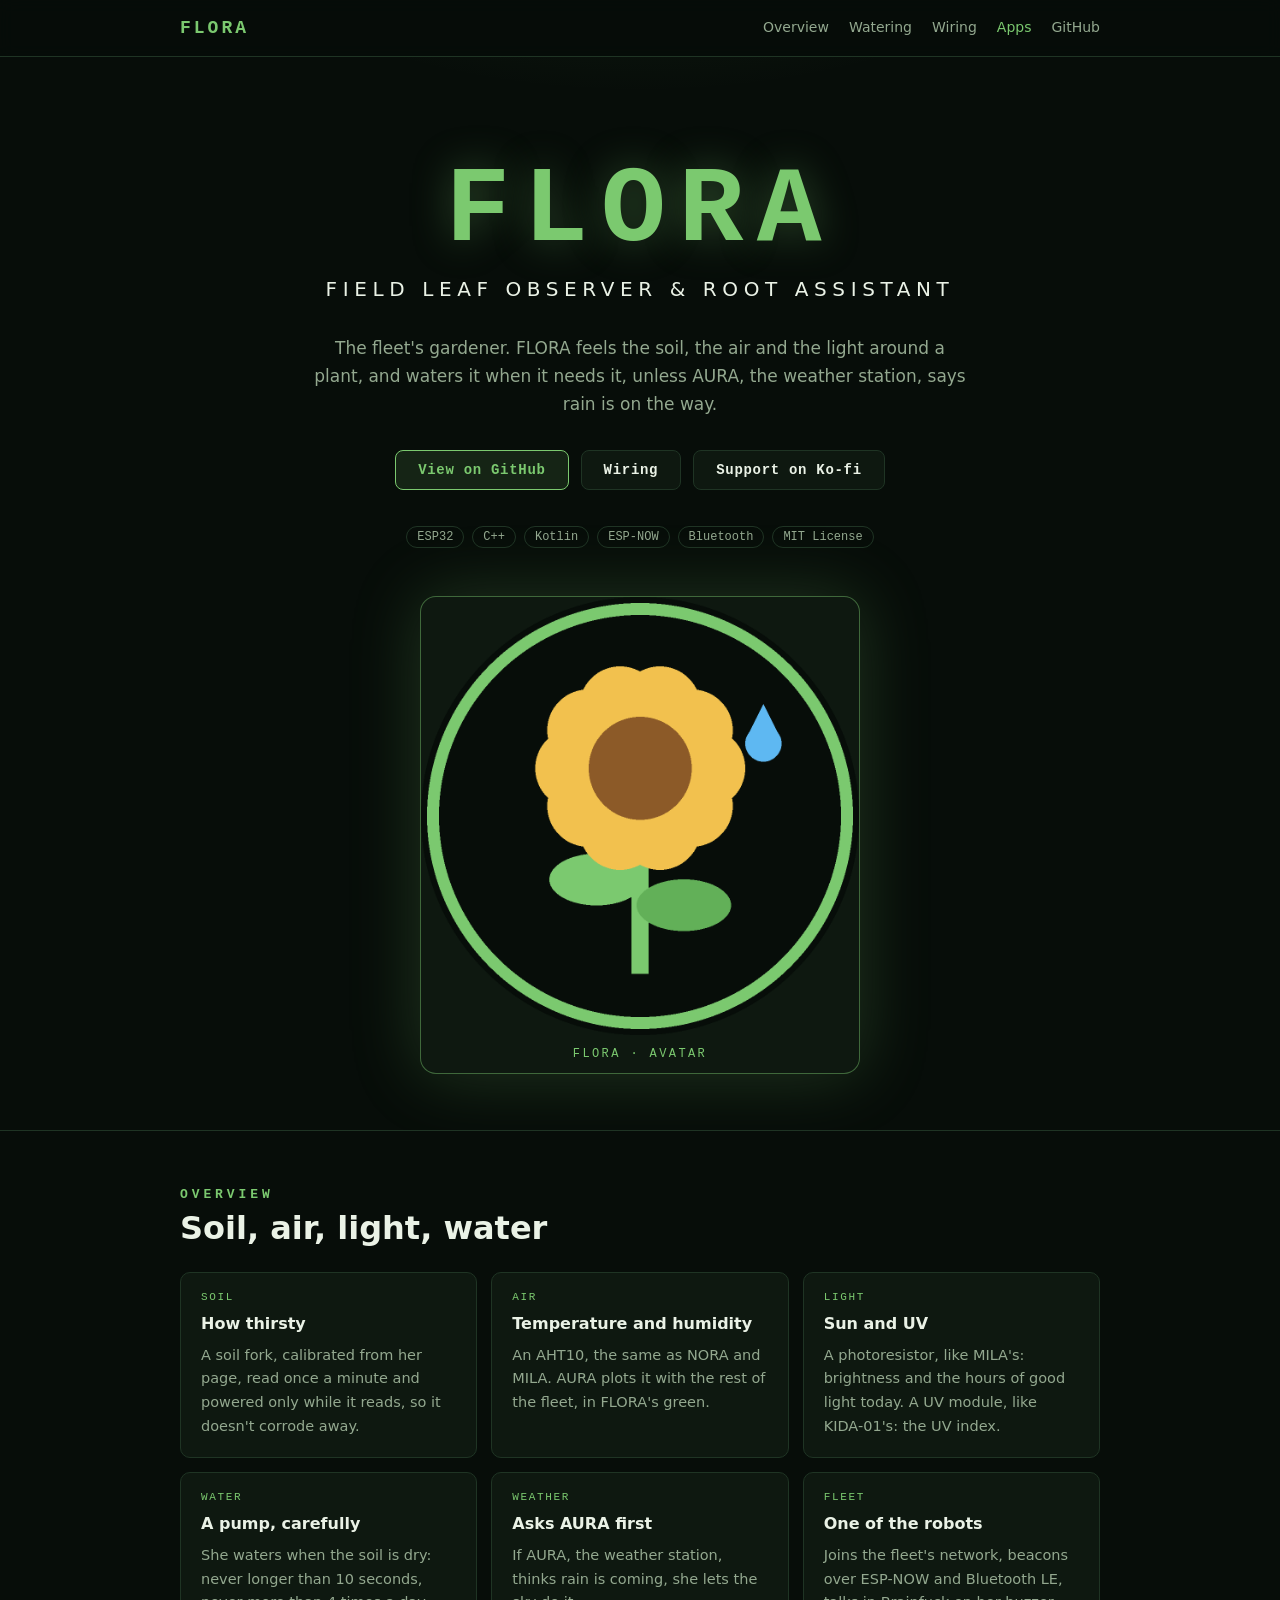
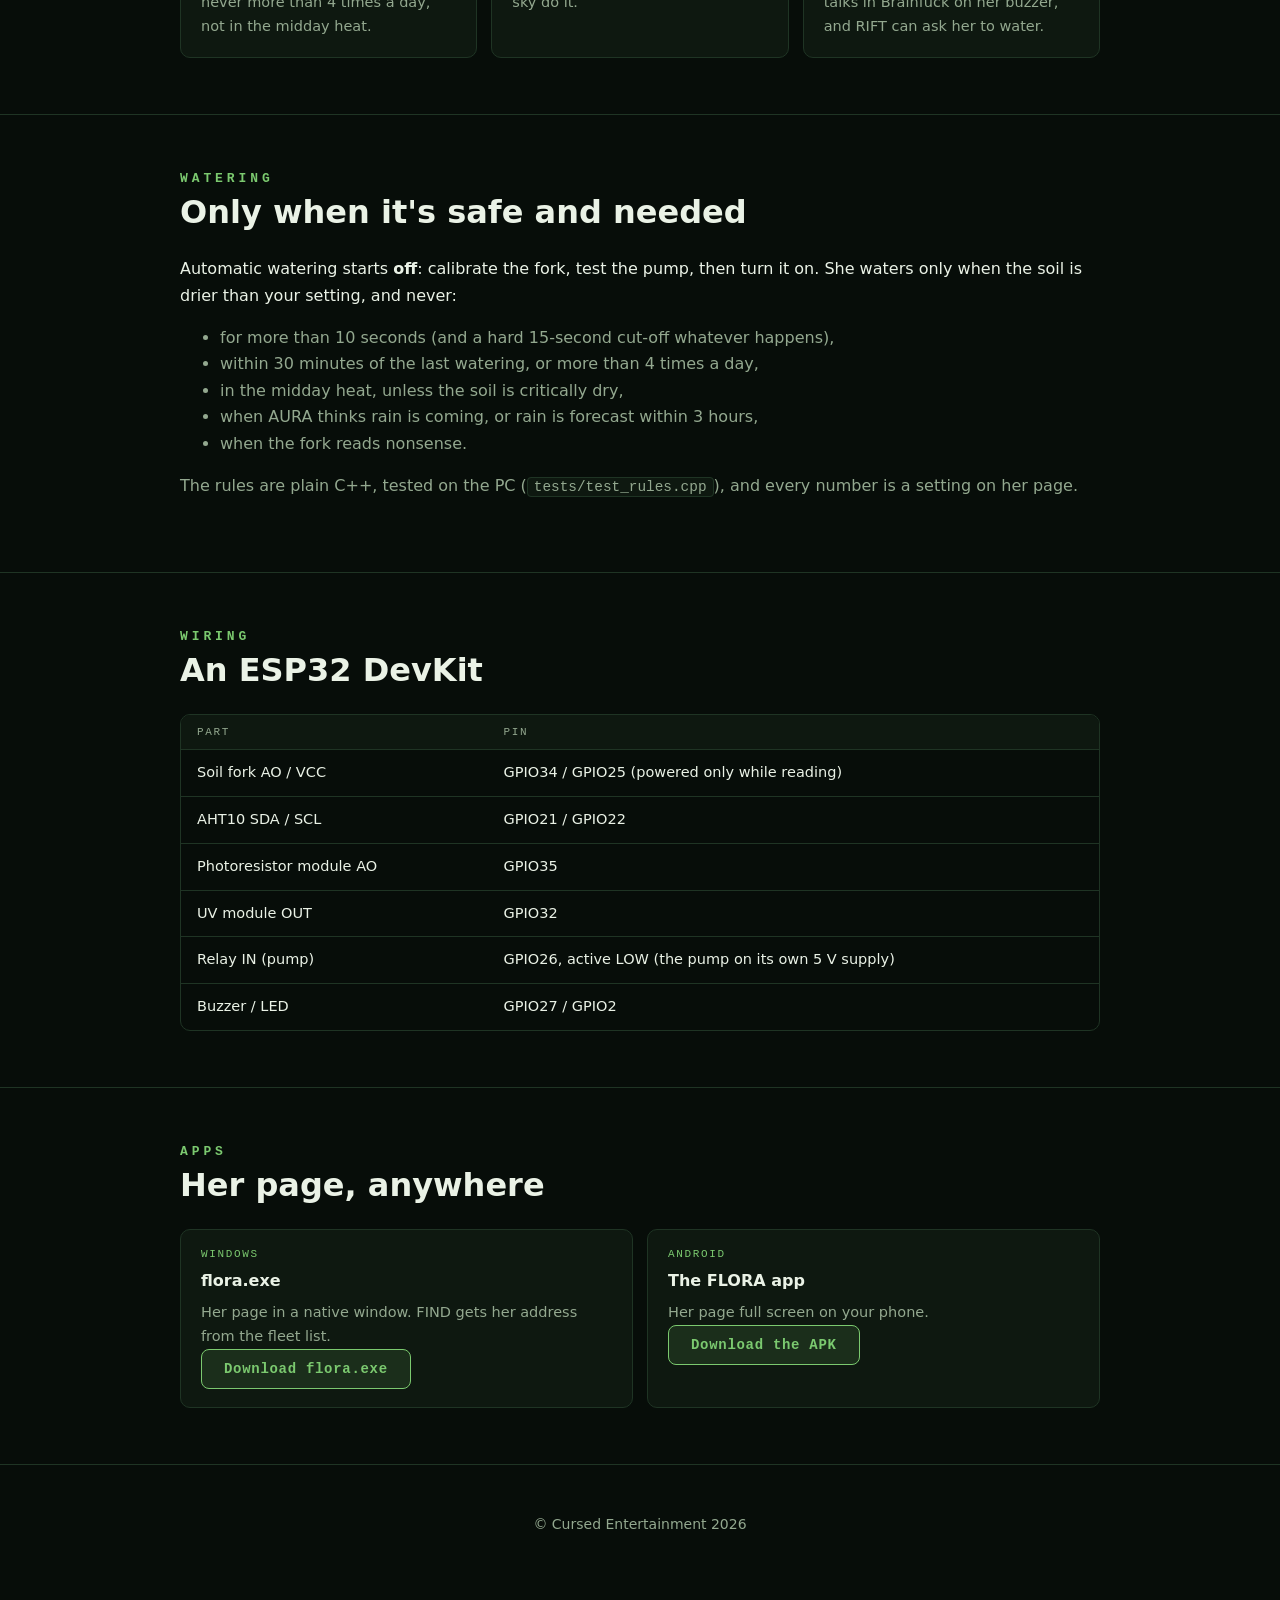
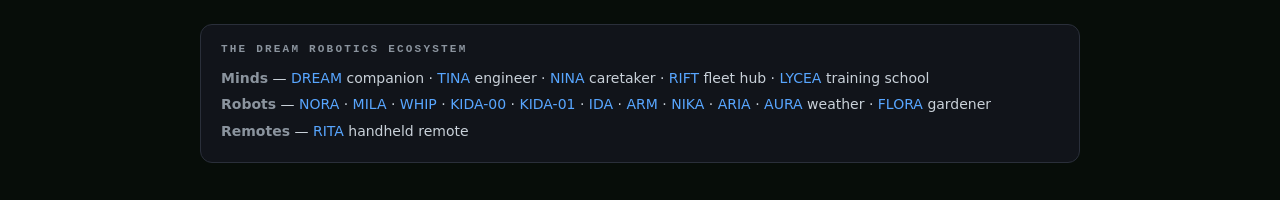
==== index.html @ db70a94b "FLORA: the DREAM Robotics gardener ESP32 with a soil fork (powered only while reading), AHT10, photo" ====
<!DOCTYPE html>
<html lang="en">
<head>
<meta charset="utf-8">
<meta name="viewport" content="width=device-width, initial-scale=1">
<title>FLORA — Field Leaf Observer &amp; Root Assistant</title>
<meta name="description" content="FLORA is the DREAM Robotics gardener: an ESP32 that feels the soil, the air and the light around a plant, and waters it when it needs it, unless the weather station says rain is coming.">
<meta name="color-scheme" content="dark">
<meta property="og:title" content="FLORA — Field Leaf Observer &amp; Root Assistant">
<meta property="og:description" content="The fleet's gardener: soil moisture, temperature, humidity, light, UV and a pump.">
<meta property="og:type" content="website">
<meta property="og:image" content="images/flora_avatar.png">
<link rel="icon" href="site/favicon.ico" sizes="any">
<link rel="apple-touch-icon" href="site/apple-touch-icon.png">
<link rel="stylesheet" href="site/style.css">
<script src="site/site.js" defer></script>
</head>
<body>

<nav aria-label="Primary">
  <div class="wrap">
    <a class="brand" href="#top">FLORA</a>
    <ul>
      <li><a href="#overview">Overview</a></li>
      <li><a href="#watering">Watering</a></li>
      <li><a href="#wiring">Wiring</a></li>
      <li><a href="#apps">Apps</a></li>
      <li><a href="https://github.com/CursedPrograms/FLORA-Robot-v00">GitHub</a></li>
    </ul>
  </div>
</nav>

<header class="hero" id="top">
  <div class="wrap">
    <h1>FLORA</h1>
    <p class="tagline">Field Leaf Observer &amp; Root Assistant</p>
    <p class="lede">The fleet's gardener. FLORA feels the soil, the air and the light around a plant, and waters it when it needs it, unless AURA, the weather station, says rain is on the way.</p>
    <div class="cta">
      <a class="btn primary" href="https://github.com/CursedPrograms/FLORA-Robot-v00">View on GitHub</a>
      <a class="btn" href="#wiring">Wiring</a>
      <a class="btn" href="https://ko-fi.com/cursedentertainment">Support on Ko-fi</a>
    </div>
    <div class="tags" aria-label="Technologies">
      <span class="tag">ESP32</span>
      <span class="tag">C++</span>
      <span class="tag">Kotlin</span>
      <span class="tag">ESP-NOW</span>
      <span class="tag">Bluetooth</span>
      <span class="tag">MIT License</span>
    </div>

    <figure class="avatar">
      <img src="images/flora_avatar.png" alt="FLORA: a sunflower with a drop of water" width="768" height="768">
      <figcaption>FLORA &middot; avatar</figcaption>
    </figure>
  </div>
</header>

<main>
<section id="overview">
  <div class="wrap">
    <h2>Overview</h2>
    <h3 class="title">Soil, air, light, water</h3>
    <div class="grid cols-3">
      <div class="card"><span class="k">Soil</span><h4>How thirsty</h4><p>A soil fork, calibrated from her page, read once a minute and powered only while it reads, so it doesn't corrode away.</p></div>
      <div class="card"><span class="k">Air</span><h4>Temperature and humidity</h4><p>An AHT10, the same as NORA and MILA. AURA plots it with the rest of the fleet, in FLORA's green.</p></div>
      <div class="card"><span class="k">Light</span><h4>Sun and UV</h4><p>A photoresistor, like MILA's: brightness and the hours of good light today. A UV module, like KIDA-01's: the UV index.</p></div>
      <div class="card"><span class="k">Water</span><h4>A pump, carefully</h4><p>She waters when the soil is dry: never longer than 10 seconds, never more than 4 times a day, not in the midday heat.</p></div>
      <div class="card"><span class="k">Weather</span><h4>Asks AURA first</h4><p>If AURA, the weather station, thinks rain is coming, she lets the sky do it.</p></div>
      <div class="card"><span class="k">Fleet</span><h4>One of the robots</h4><p>Joins the fleet's network, beacons over ESP-NOW and Bluetooth LE, talks in Brainfuck on her buzzer, and RIFT can ask her to water.</p></div>
    </div>
  </div>
</section>

<section id="watering">
  <div class="wrap">
    <h2>Watering</h2>
    <h3 class="title">Only when it's safe and needed</h3>
    <p>Automatic watering starts <strong>off</strong>: calibrate the fork, test the pump, then turn it on. She waters only when the soil is drier than your setting, and never:</p>
    <ul class="muted">
      <li>for more than 10 seconds (and a hard 15-second cut-off whatever happens),</li>
      <li>within 30 minutes of the last watering, or more than 4 times a day,</li>
      <li>in the midday heat, unless the soil is critically dry,</li>
      <li>when AURA thinks rain is coming, or rain is forecast within 3 hours,</li>
      <li>when the fork reads nonsense.</li>
    </ul>
    <p class="muted">The rules are plain C++, tested on the PC (<code>tests/test_rules.cpp</code>), and every number is a setting on her page.</p>
  </div>
</section>

<section id="wiring">
  <div class="wrap">
    <h2>Wiring</h2>
    <h3 class="title">An ESP32 DevKit</h3>
    <div class="table-wrap">
      <table>
        <thead><tr><th>Part</th><th>Pin</th></tr></thead>
        <tbody>
          <tr><td>Soil fork AO / VCC</td><td>GPIO34 / GPIO25 (powered only while reading)</td></tr>
          <tr><td>AHT10 SDA / SCL</td><td>GPIO21 / GPIO22</td></tr>
          <tr><td>Photoresistor module AO</td><td>GPIO35</td></tr>
          <tr><td>UV module OUT</td><td>GPIO32</td></tr>
          <tr><td>Relay IN (pump)</td><td>GPIO26, active LOW (the pump on its own 5 V supply)</td></tr>
          <tr><td>Buzzer / LED</td><td>GPIO27 / GPIO2</td></tr>
        </tbody>
      </table>
    </div>
  </div>
</section>

<section id="apps">
  <div class="wrap">
    <h2>Apps</h2>
    <h3 class="title">Her page, anywhere</h3>
    <div class="grid cols-2">
      <div class="card">
        <span class="k">Windows</span>
        <h4>flora.exe</h4>
        <p>Her page in a native window. FIND gets her address from the fleet list.</p>
        <p><a class="btn primary" href="https://github.com/CursedPrograms/FLORA-Robot-v00/raw/main/builds/flora.exe">Download flora.exe</a></p>
      </div>
      <div class="card">
        <span class="k">Android</span>
        <h4>The FLORA app</h4>
        <p>Her page full screen on your phone.</p>
        <p><a class="btn primary" href="https://github.com/CursedPrograms/FLORA-Robot-v00/raw/main/Android%20App/apk/FLORA-debug-2026-11-05.apk">Download the APK</a></p>
      </div>
    </div>
  </div>
</section>
</main>

<footer id="site-footer">&copy; Cursed Entertainment 2026</footer>
<script src="https://cursedprograms.github.io/RIFT/site/footer.js"></script>

<!-- DREAM-ECOSYSTEM:START -->
<section class="eco">
  <div class="eco-title">The DREAM Robotics ecosystem</div>
  <div><strong>Minds</strong> — <a href="https://cursedprograms.github.io/DREAM/">DREAM</a> companion · <a href="https://cursedprograms.github.io/TINA/">TINA</a> engineer · <a href="https://cursedprograms.github.io/NINA/">NINA</a> caretaker · <a href="https://cursedprograms.github.io/RIFT/">RIFT</a> fleet hub · <a href="https://github.com/CursedPrograms/LYCEA">LYCEA</a> training school</div>
  <div><strong>Robots</strong> — <a href="https://cursedprograms.github.io/NORA-Robot-v00/">NORA</a> · <a href="https://cursedprograms.github.io/MILA-Robot-v00/">MILA</a> · <a href="https://cursedprograms.github.io/WHIP-Robot-v00/">WHIP</a> · <a href="https://cursedprograms.github.io/KIDA-Robot-v00/">KIDA-00</a> · <a href="https://cursedprograms.github.io/KIDA-Robot-v01/">KIDA-01</a> · <a href="https://cursedprograms.github.io/IDA-Robot-v00/">IDA</a> · <a href="https://cursedprograms.github.io/ARM-Robot-v01/">ARM</a> · <a href="https://cursedprograms.github.io/NIKA-Robot-v00/">NIKA</a> · <a href="https://cursedprograms.github.io/ARIA-Robot-v00/">ARIA</a> · <a href="https://cursedprograms.github.io/AURA/">AURA</a> weather · <a href="https://cursedprograms.github.io/FLORA-Robot-v00/">FLORA</a> gardener</div>
  <div><strong>Remotes</strong> — <a href="https://cursedprograms.github.io/RITA/">RITA</a> handheld remote</div>
</section>
<!-- DREAM-ECOSYSTEM:END -->
</body>
</html>
---- site/style.css ----
/* DREAM Robotics site stylesheet. Colours come from colour_scheme.xml
   (regenerate the site after editing it); layout is shared by every robot. */
:root {
  --bg: #070D09;
  --panel: #0E1810;
  --border: #1F3424;
  --accent: #7BC96F;
  --accent2: #F2C14E;
  --green: #A6E39A;
  --text: #EAF2E6;
  --sub: #93A88F;
  --glow: 123, 201, 111;
  --glow2: 242, 193, 78;
  --mono: ui-monospace, "Cascadia Code", Consolas, "SF Mono", Menlo, monospace;
  --sans: system-ui, -apple-system, "Segoe UI", Roboto, sans-serif;
}
* { box-sizing: border-box; }
html { scroll-behavior: smooth; }
body {
  margin: 0;
  background: var(--bg);
  color: var(--text);
  font: 16px/1.65 var(--sans);
  -webkit-font-smoothing: antialiased;
}
a { color: var(--accent); text-decoration: none; }
a:hover { text-decoration: underline; }
a:focus-visible, .btn:focus-visible { outline: 2px solid var(--accent); outline-offset: 3px; border-radius: 4px; }
code, pre, .mono { font-family: var(--mono); }
.wrap { max-width: 960px; margin: 0 auto; padding: 0 20px; }

/* nav */
nav {
  position: sticky; top: 0; z-index: 10;
  background: rgba(7, 13, 9, .85);
  backdrop-filter: blur(8px);
  border-bottom: 1px solid var(--border);
}
nav .wrap { display: flex; align-items: center; justify-content: space-between; height: 56px; gap: 16px; }
nav .brand { font: 700 18px var(--mono); letter-spacing: 3px; color: var(--accent); }
nav ul { display: flex; gap: 20px; list-style: none; margin: 0; padding: 0; font-size: 14px; }
nav ul a { color: var(--sub); }
nav ul a:hover { color: var(--text); text-decoration: none; }
@media (max-width: 640px) { nav ul li:not(:last-child) { display: none; } }

/* hero */
header.hero { padding: 88px 0 56px; text-align: center; position: relative; overflow: hidden; }
header.hero::before {
  content: ""; position: absolute; inset: -40% 0 auto 0; height: 520px; z-index: -1;
  background: radial-gradient(ellipse at 50% 30%, rgba(var(--glow), .16), transparent 60%),
              radial-gradient(ellipse at 75% 20%, rgba(var(--glow2), .13), transparent 55%);
}
.eyebrow { font: 12px var(--mono); letter-spacing: 3px; color: var(--sub); text-transform: uppercase; }
h1 {
  margin: 12px 0 8px;
  font: 800 clamp(56px, 12vw, 108px)/1 var(--mono);
  letter-spacing: .12em;
  color: var(--accent);
  text-shadow: 0 0 40px rgba(var(--glow), .35);
}
.tagline { font-size: clamp(15px, 2.6vw, 20px); color: var(--text); letter-spacing: .28em; text-transform: uppercase; margin: 0 0 28px; }
.lede { max-width: 660px; margin: 0 auto 32px; color: var(--sub); font-size: 17px; }
.cta { display: flex; flex-wrap: wrap; gap: 12px; justify-content: center; }
.btn {
  display: inline-block; padding: 11px 22px; border-radius: 8px;
  border: 1px solid var(--border); background: var(--panel); color: var(--text);
  font: 600 14px var(--mono); letter-spacing: .05em; transition: border-color .15s, background .15s;
}
.btn:hover { border-color: var(--accent); text-decoration: none; }
.btn.primary { background: rgba(var(--glow), .12); border-color: var(--accent); color: var(--accent); }
.tags { display: flex; flex-wrap: wrap; gap: 8px; justify-content: center; margin-top: 36px; }
.tag { font: 12px var(--mono); color: var(--sub); border: 1px solid var(--border); padding: 3px 10px; border-radius: 999px; }

/* photos */
.photos { display: grid; grid-template-columns: repeat(auto-fit, minmax(200px, 1fr)); gap: 14px; margin-top: 48px; }
.avatar { margin: 48px auto 0; max-width: 440px; background: var(--panel); border: 1px solid rgba(var(--glow), .45); border-radius: 16px; overflow: hidden; box-shadow: 0 0 70px rgba(var(--glow), .22); }
.avatar.wide { max-width: 620px; }
.avatar img { display: block; width: 100%; height: auto; }
.avatar figcaption { font: 12px var(--mono); letter-spacing: .2em; text-transform: uppercase; color: var(--accent); padding: 12px 16px; }
.photos.single { grid-template-columns: minmax(0, 380px); justify-content: center; }
.screens { display: grid; gap: 14px; grid-template-columns: repeat(auto-fill, minmax(300px, 1fr)); align-items: start; }
.screens .shot { margin: 0; }
.dot { display: inline-block; width: 10px; height: 10px; border-radius: 50%; margin-right: 8px; vertical-align: middle; }
.yes { color: var(--green); }
.no { color: #65686C; }
nav ul a.active { color: var(--accent); }
.spaced { margin-top: 16px; }
.shot.narrow { max-width: 320px; }
.dot.red { background: #e5484d; }
.dot.green { background: #46a758; }
.dot.yellow { background: #f5d90a; }
.dot.blue { background: #3e63dd; }

/* error pages (404 / 500) */
.error { padding: 88px 0 72px; text-align: center; position: relative; overflow: hidden; }
.error::before {
  content: ""; position: absolute; inset: -30% 0 auto 0; height: 520px; z-index: -1;
  background: radial-gradient(ellipse at 50% 30%, rgba(var(--glow), .16), transparent 60%);
}
.error .face { display: block; width: 168px; height: 168px; margin: 0 auto 28px; border-radius: 50%; object-fit: cover;
  border: 2px solid rgba(var(--glow), .55); box-shadow: 0 0 60px rgba(var(--glow), .25); }
.error .code { font: 800 clamp(88px, 20vw, 168px)/1 var(--mono); letter-spacing: .08em; color: var(--accent);
  text-shadow: 0 0 40px rgba(var(--glow), .35); margin: 0 auto 12px; max-width: none; text-align: center; text-indent: .08em; }
.error h1 { font-size: clamp(22px, 4vw, 30px); letter-spacing: normal; text-shadow: none; color: var(--text); margin: 0 0 12px; font-family: var(--sans); font-weight: 700; }
.error p { color: var(--sub); max-width: 520px; margin: 0 auto 28px; }
.error code { word-break: break-all; }
.photos figure { margin: 0; background: var(--panel); border: 1px solid var(--border); border-radius: 12px; overflow: hidden; }
.photos img { display: block; width: 100%; height: auto; aspect-ratio: 1; object-fit: cover; }
.photos figcaption { font: 12px var(--mono); letter-spacing: .15em; text-transform: uppercase; color: var(--sub); padding: 10px 14px; }
.shot { margin: 24px 0 0; background: var(--panel); border: 1px solid var(--border); border-radius: 12px; overflow: hidden; }
.shot img { display: block; width: 100%; height: auto; }
.shot figcaption { font: 12px var(--mono); letter-spacing: .15em; text-transform: uppercase; color: var(--sub); padding: 10px 14px; }

/* sections */
section { padding: 56px 0; border-top: 1px solid var(--border); }
h2 { margin: 0 0 6px; font: 700 13px var(--mono); letter-spacing: .3em; text-transform: uppercase; color: var(--accent); }
h3.title { margin: 0 0 24px; font-size: clamp(24px, 4vw, 32px); line-height: 1.25; }
h3.sub { margin: 40px 0 16px; font-size: 22px; line-height: 1.25; }
p { margin: 0 0 16px; }
.muted { color: var(--sub); }

.grid { display: grid; gap: 14px; }
.grid.cols-3 { grid-template-columns: repeat(auto-fill, minmax(260px, 1fr)); }
.grid.cols-2 { grid-template-columns: repeat(auto-fill, minmax(300px, 1fr)); }
.card { background: var(--panel); border: 1px solid var(--border); border-radius: 10px; padding: 18px 20px; }
.card h4 { margin: 0 0 6px; font-size: 16px; }
.card p { margin: 0; color: var(--sub); font-size: 14.5px; }
.card .k { font: 11px var(--mono); letter-spacing: .15em; color: var(--accent); text-transform: uppercase; margin-bottom: 8px; display: block; }

/* hardware list */
.parts { list-style: none; margin: 0; padding: 0; display: grid; gap: 10px; grid-template-columns: repeat(auto-fill, minmax(260px, 1fr)); }
.parts li {
  background: var(--panel); border: 1px solid var(--border); border-radius: 8px;
  padding: 12px 16px; display: flex; align-items: baseline; gap: 12px;
}
.parts .n { font: 12px var(--mono); color: var(--accent); min-width: 22px; }

/* modes */
.mode { border-left: 3px solid var(--accent); }
.mode:nth-child(2) { border-left-color: var(--accent2); }
.mode:nth-child(3) { border-left-color: var(--green); }
.mode:nth-child(4) { border-left-color: var(--sub); }
kbd {
  font: 12px var(--mono); background: var(--bg); border: 1px solid var(--border);
  border-bottom-width: 2px; border-radius: 5px; padding: 1px 6px; color: var(--text);
}

/* code */
pre {
  background: var(--panel); border: 1px solid var(--border); border-radius: 10px;
  padding: 16px 18px; overflow-x: auto; font-size: 13.5px; line-height: 1.6; margin: 0 0 16px;
}
pre .c { color: #65686C; }
pre .p { color: var(--accent); user-select: none; }
:not(pre) > code { background: var(--panel); border: 1px solid var(--border); border-radius: 4px; padding: 1px 6px; font-size: .9em; }

/* steps */
ol.steps { margin: 0 0 16px; padding-left: 22px; }
ol.steps li { margin-bottom: 10px; }
ol.steps li::marker { color: var(--accent); font-family: var(--mono); }

/* callout */
.note { background: rgba(var(--glow), .07); border: 1px solid rgba(var(--glow), .35); border-radius: 10px; padding: 14px 18px; margin: 16px 0 0; font-size: 14.5px; }
.note strong { color: var(--accent); }

/* table */
.table-wrap { overflow-x: auto; border: 1px solid var(--border); border-radius: 10px; }
table { border-collapse: collapse; width: 100%; font-size: 14.5px; }
th, td { text-align: left; padding: 11px 16px; border-bottom: 1px solid var(--border); }
th { font: 11px var(--mono); letter-spacing: .15em; text-transform: uppercase; color: var(--sub); background: var(--panel); white-space: nowrap; }
tr:last-child td { border-bottom: 0; }
td.mono { color: var(--accent); font-size: 13px; white-space: nowrap; }

/* related */
.related { display: flex; flex-wrap: wrap; gap: 10px; }
.related a { font: 13px var(--mono); border: 1px solid var(--border); background: var(--panel); border-radius: 8px; padding: 8px 14px; color: var(--text); }
.related a:hover { border-color: var(--accent); text-decoration: none; }

/* footer */
footer { border-top: 1px solid var(--border); padding: 48px 0 56px; text-align: center; color: var(--sub); font-size: 14px; }
footer .logos { display: flex; flex-wrap: wrap; align-items: center; justify-content: center; gap: 28px; margin: 24px 0; }
footer .logos img { display: block; height: auto; max-width: 100%; }
footer .links { display: flex; flex-wrap: wrap; gap: 8px 22px; justify-content: center; margin-bottom: 8px; }

@media (prefers-reduced-motion: reduce) { html { scroll-behavior: auto; } .btn { transition: none; } }

/* The DREAM Robotics ecosystem links (the DREAM-ECOSYSTEM block at the end of index.html) */
section.eco { max-width: 880px; margin: 32px auto; padding: 18px 20px; border: 1px solid #2a2f3a; border-radius: 12px;
  background: #11141a; color: #c9d1d9; font-family: system-ui, Segoe UI, sans-serif; font-size: 14px; line-height: 1.9; }
section.eco .eco-title { font: 600 11px ui-monospace, Consolas, monospace; letter-spacing: .2em; text-transform: uppercase;
  color: #8b949e; margin-bottom: 10px; }
section.eco strong { color: #8b949e; }
section.eco a { color: #58a6ff; text-decoration: none; }
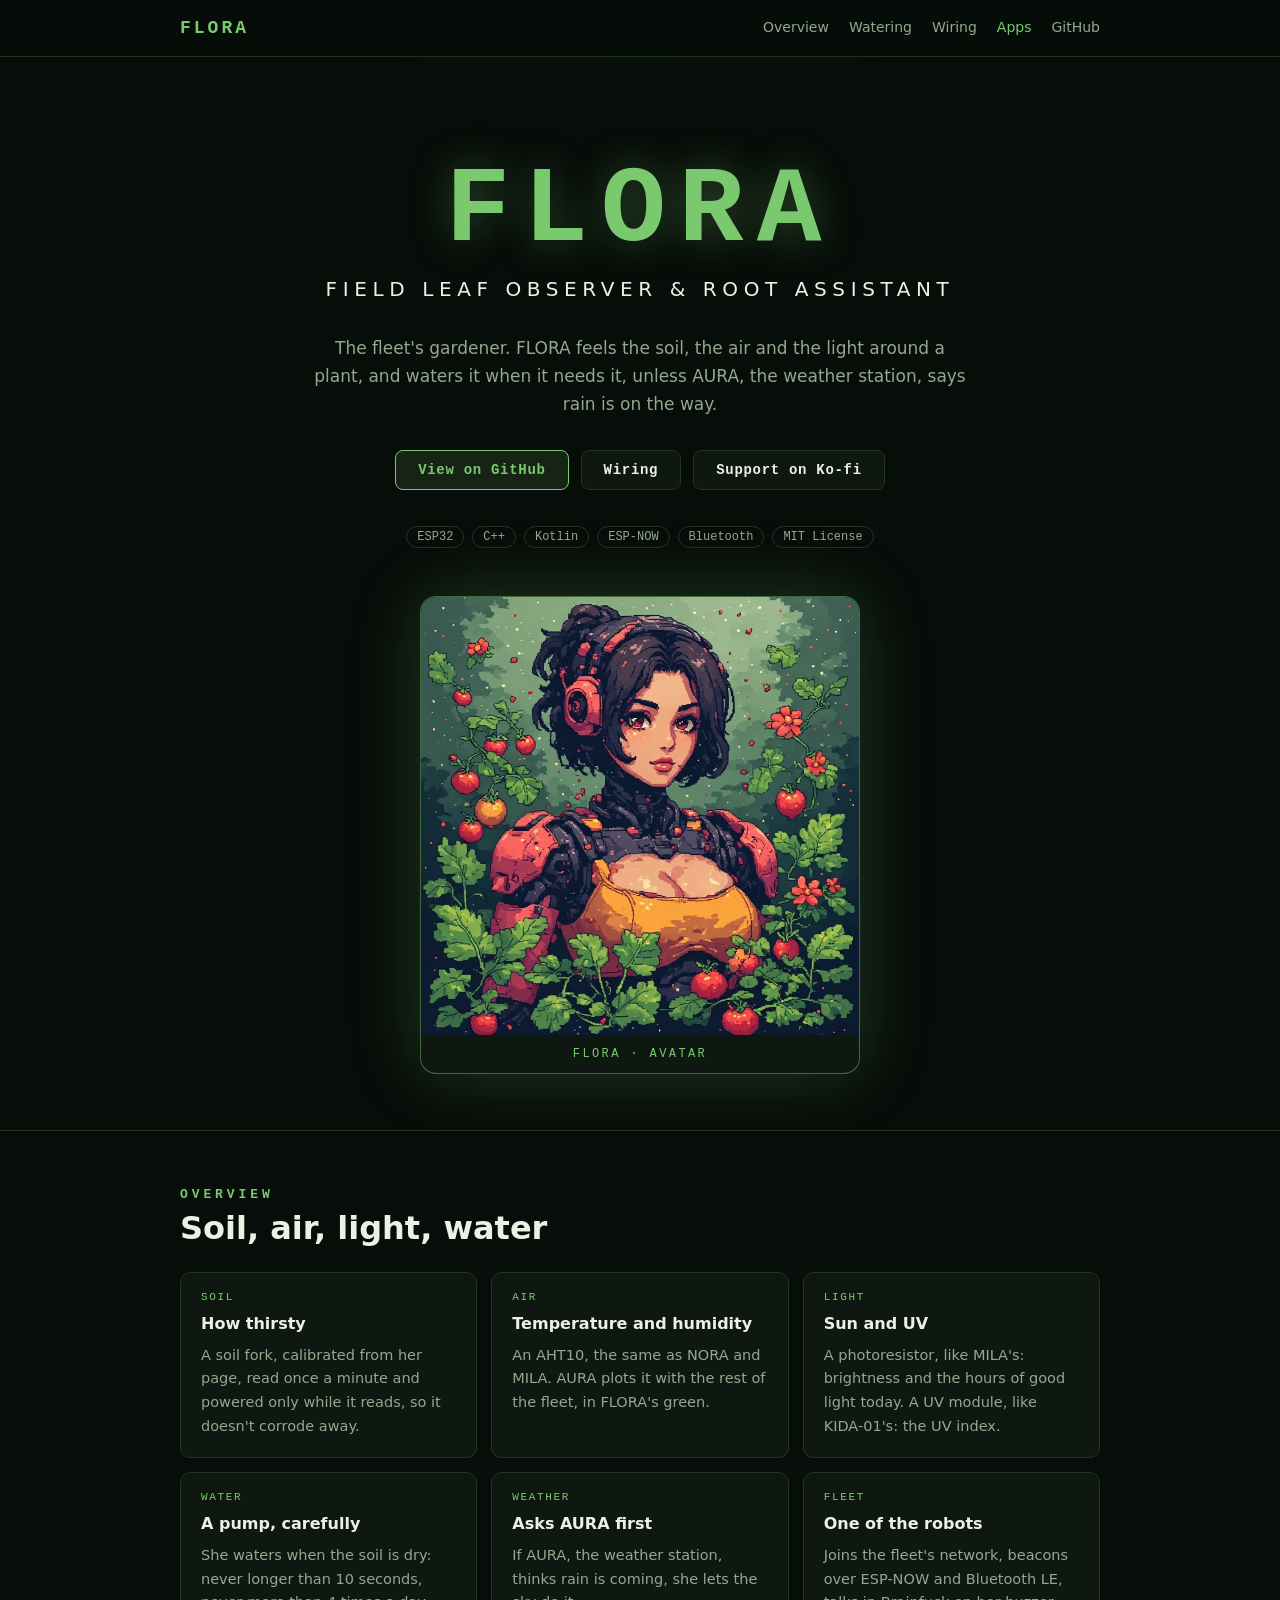
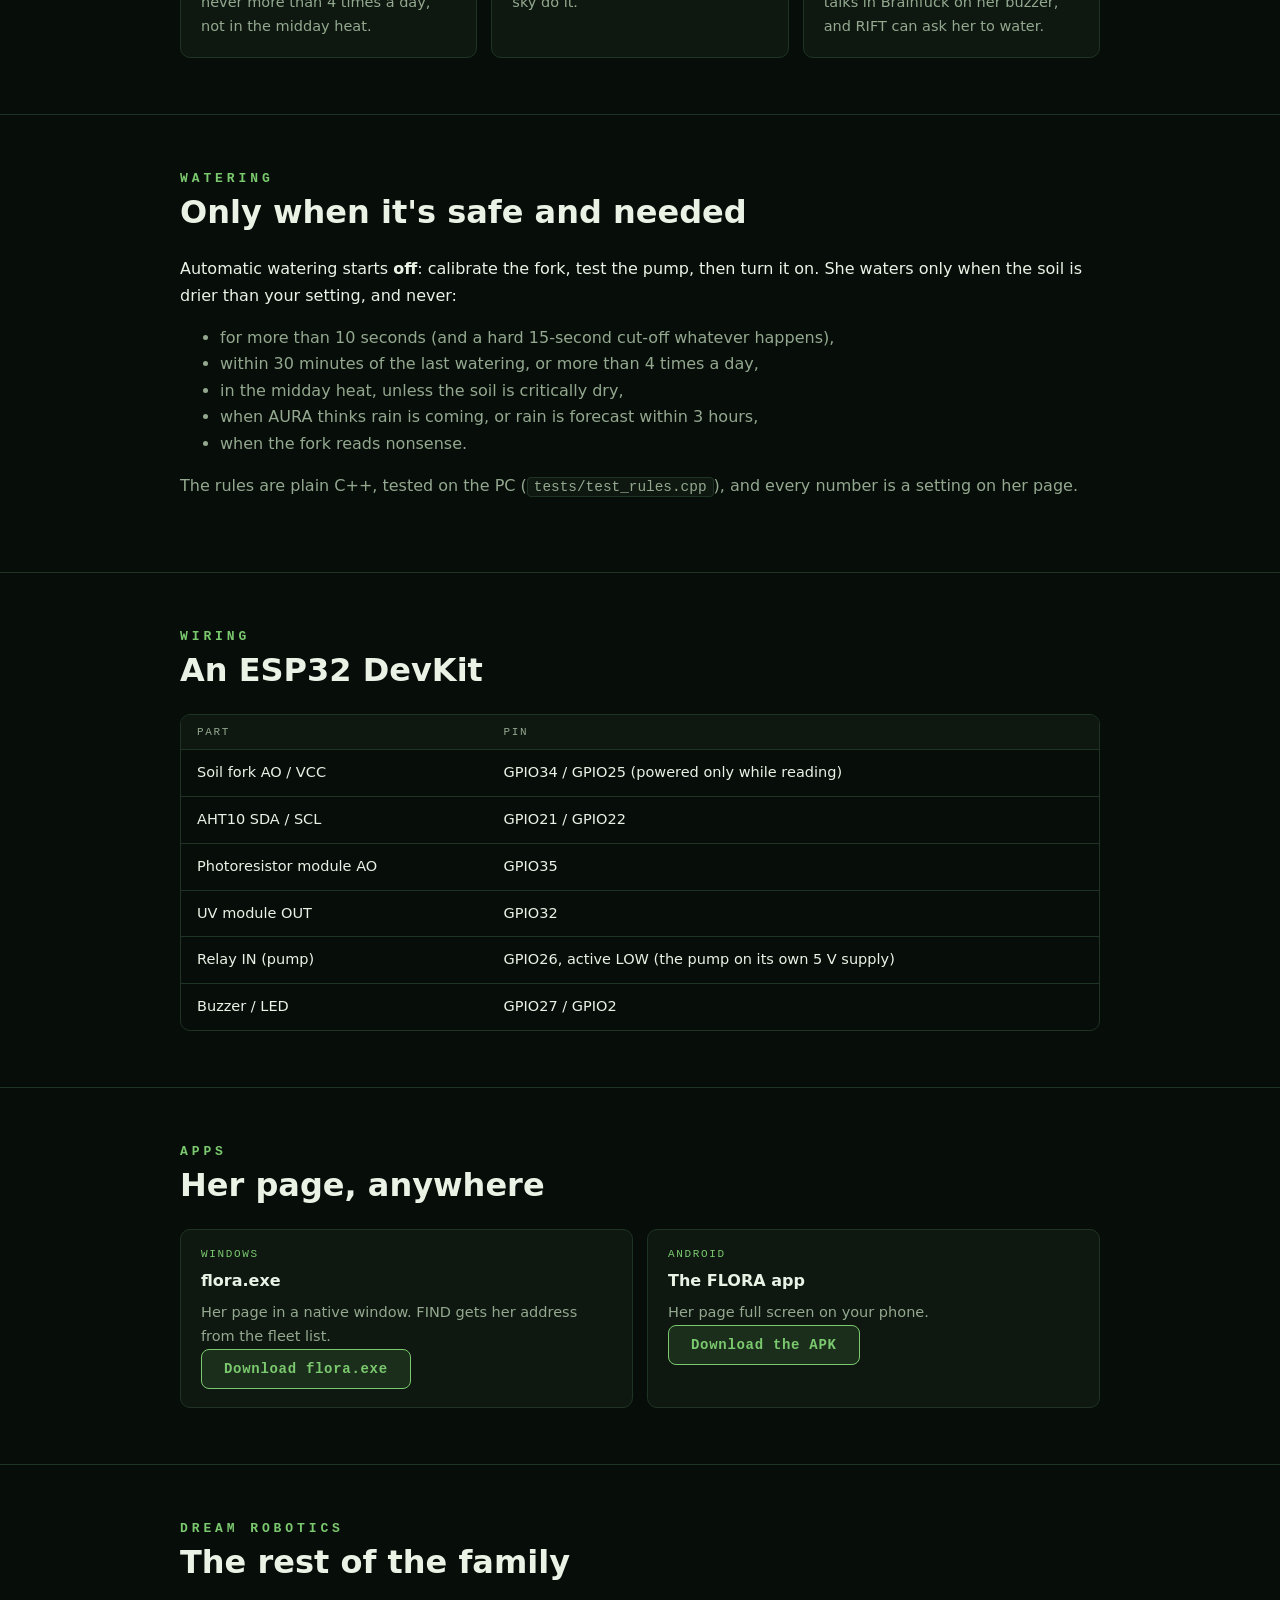
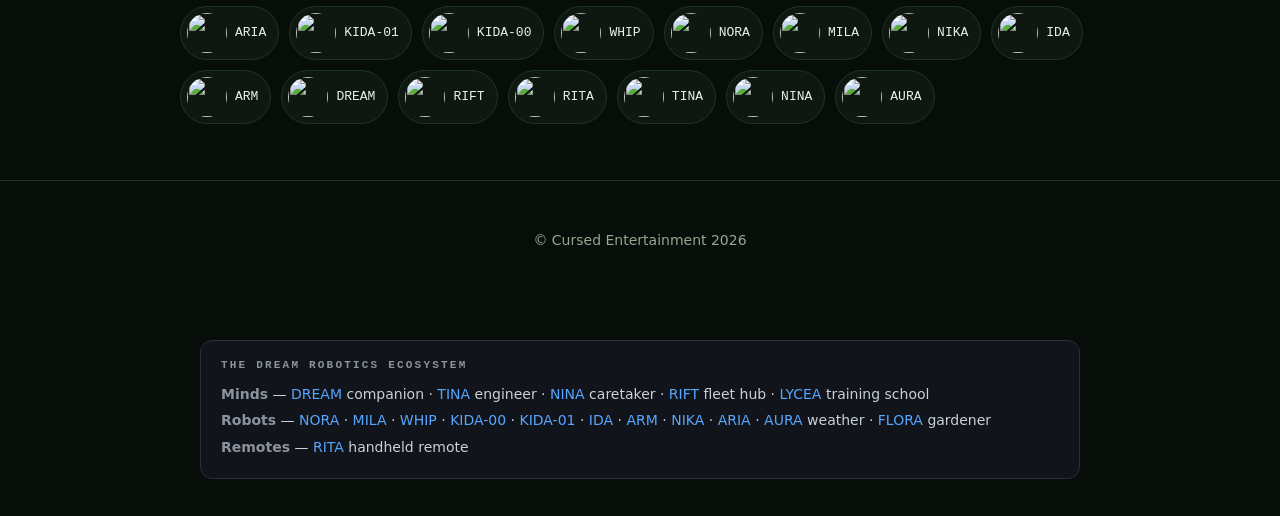
==== commit 1403f105: "Her avatar everywhere (README, site, her page on the board, exe, app); the rest of the family with t" ====
--- a/index.html
+++ b/index.html
@@ -9,7 +9,7 @@
 <meta property="og:title" content="FLORA — Field Leaf Observer &amp; Root Assistant">
 <meta property="og:description" content="The fleet's gardener: soil moisture, temperature, humidity, light, UV and a pump.">
 <meta property="og:type" content="website">
-<meta property="og:image" content="images/flora_avatar.png">
+<meta property="og:image" content="images/flora_avatar.jpg">
 <link rel="icon" href="site/favicon.ico" sizes="any">
 <link rel="apple-touch-icon" href="site/apple-touch-icon.png">
 <link rel="stylesheet" href="site/style.css">
@@ -50,7 +50,7 @@
     </div>
 
     <figure class="avatar">
-      <img src="images/flora_avatar.png" alt="FLORA: a sunflower with a drop of water" width="768" height="768">
+      <img src="images/flora_avatar.jpg" alt="FLORA's avatar: a robot gardener with dark hair, headphones and red armour among tomato plants" width="768" height="768">
       <figcaption>FLORA &middot; avatar</figcaption>
     </figure>
   </div>
@@ -128,6 +128,30 @@
     </div>
   </div>
 </section>
+<section id="related">
+  <div class="wrap">
+    <h2>DREAM Robotics</h2>
+    <h3 class="title">The rest of the family</h3>
+    <div class="related">
+      <a href="https://github.com/CursedPrograms/ARIA-Robot-v00"><img src="https://raw.githubusercontent.com/CursedPrograms/ARIA-Robot-v00/main/images/avatar_round.png" alt="" width="40" height="40">ARIA</a>
+      <a href="https://github.com/CursedPrograms/KIDA-Robot-v01"><img src="https://raw.githubusercontent.com/CursedPrograms/KIDA-Robot-v01/main/images/avatar_round.png" alt="" width="40" height="40">KIDA-01</a>
+      <a href="https://github.com/CursedPrograms/KIDA-Robot-v00"><img src="https://raw.githubusercontent.com/CursedPrograms/KIDA-Robot-v00/main/images/avatar_round.png" alt="" width="40" height="40">KIDA-00</a>
+      <a href="https://github.com/CursedPrograms/WHIP-Robot-v00"><img src="https://raw.githubusercontent.com/CursedPrograms/WHIP-Robot-v00/main/images/avatar_round.png" alt="" width="40" height="40">WHIP</a>
+      <a href="https://github.com/CursedPrograms/NORA-Robot-v00"><img src="https://raw.githubusercontent.com/CursedPrograms/NORA-Robot-v00/main/images/avatar_round.png" alt="" width="40" height="40">NORA</a>
+      <a href="https://github.com/CursedPrograms/MILA-Robot-v00"><img src="https://raw.githubusercontent.com/CursedPrograms/MILA-Robot-v00/main/images/avatar_round.png" alt="" width="40" height="40">MILA</a>
+      <a href="https://github.com/CursedPrograms/NIKA-Robot-v00"><img src="https://raw.githubusercontent.com/CursedPrograms/NIKA-Robot-v00/main/images/avatar_round.png" alt="" width="40" height="40">NIKA</a>
+      <a href="https://github.com/CursedPrograms/IDA-Robot-v00"><img src="https://raw.githubusercontent.com/CursedPrograms/IDA-Robot-v00/main/images/avatar_round.png" alt="" width="40" height="40">IDA</a>
+      <a href="https://github.com/CursedPrograms/ARM-Robot-v01"><img src="https://raw.githubusercontent.com/CursedPrograms/ARM-Robot-v01/main/images/avatar_round.png" alt="" width="40" height="40">ARM</a>
+      <a href="https://github.com/CursedPrograms/DREAM"><img src="https://raw.githubusercontent.com/CursedPrograms/DREAM/main/images/avatar_round.png" alt="" width="40" height="40">DREAM</a>
+      <a href="https://github.com/CursedPrograms/RIFT"><img src="https://raw.githubusercontent.com/CursedPrograms/RIFT/main/images/avatar_round.png" alt="" width="40" height="40">RIFT</a>
+      <a href="https://github.com/CursedPrograms/RITA"><img src="https://raw.githubusercontent.com/CursedPrograms/RITA/main/images/avatar_round.png" alt="" width="40" height="40">RITA</a>
+      <a href="https://github.com/CursedPrograms/TINA"><img src="https://raw.githubusercontent.com/CursedPrograms/TINA/main/images/avatar_round.png" alt="" width="40" height="40">TINA</a>
+      <a href="https://github.com/CursedPrograms/NINA"><img src="https://raw.githubusercontent.com/CursedPrograms/NINA/main/images/avatar_round.png" alt="" width="40" height="40">NINA</a>
+      <a href="https://github.com/CursedPrograms/AURA"><img src="https://raw.githubusercontent.com/CursedPrograms/AURA/main/images/avatar_round.png" alt="" width="40" height="40">AURA</a>
+    </div>
+  </div>
+</section>
+
 </main>
 
 <footer id="site-footer">&copy; Cursed Entertainment 2026</footer>
--- a/site/style.css
+++ b/site/style.css
@@ -191,3 +191,10 @@
   color: #8b949e; margin-bottom: 10px; }
 section.eco strong { color: #8b949e; }
 section.eco a { color: #58a6ff; text-decoration: none; }
+
+/* the rest of the family, each with its avatar */
+.related { display: flex; flex-wrap: wrap; gap: 10px; }
+.related a { display: inline-flex; align-items: center; gap: 8px; padding: 6px 12px 6px 6px; background: var(--panel);
+             border: 1px solid var(--border); border-radius: 999px; color: var(--text); }
+.related a:hover { border-color: var(--accent); text-decoration: none; }
+.related img { width: 40px; height: 40px; border-radius: 50%; }
